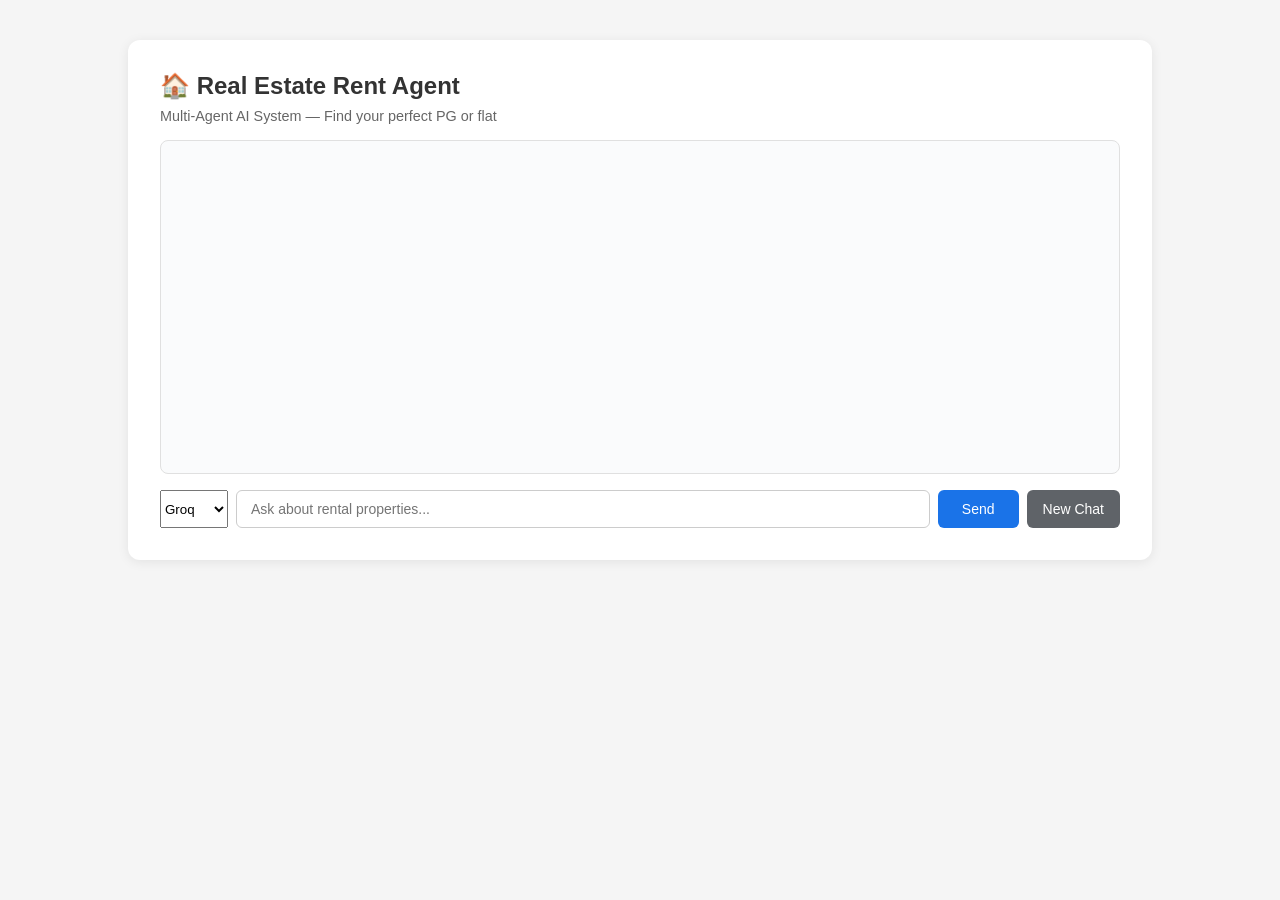
==== frontend/index.html @ 4fbd9cad "Initial commit: Multi-agent rental assistant with real-time SSE and dual memory" ====
<!DOCTYPE html>
<html lang="en">
<head>
    <meta charset="UTF-8">
    <title>Real Estate Rent Agent</title>
    <link rel="stylesheet" href="styles.css?v=3">
</head>
<body>

<div id="app">
    <h1>🏠 Real Estate Rent Agent</h1>
    <p class="subtitle">Multi-Agent AI System — Find your perfect PG or flat</p>

    <div id="chat-box"></div>

    <form id="chat-form">

        <!-- MODEL SELECT -->
        <select id="model-select">
            <option value="openai">OpenAI</option>
            <option value="groq" selected>Groq</option>
            <option value="gemini">Gemini</option>
        </select>

        <input type="text" id="user-input"
               placeholder="Ask about rental properties..."
               autocomplete="off">

        <button type="submit" id="send-btn">Send</button>
        <button type="button" onclick="newConversation()" class="new-chat-btn">New Chat</button>
    </form>
</div>

<script src="stream_handler.js"></script>
<script src="app.js"></script>

</body>
</html>
---- frontend/styles.css ----
body {
    font-family: 'Segoe UI', sans-serif;
    background: #f5f5f5;
    margin: 0;
    padding: 0;
}

#app {
    max-width: 960px;
    margin: 40px auto;
    background: white;
    border-radius: 12px;
    box-shadow: 0 2px 12px rgba(0, 0, 0, 0.08);
    padding: 32px;
}

h1 {
    margin-top: 0;
    font-size: 1.5rem;
    color: #333;
}

#chat-box {
    min-height: 300px;
    max-height: 500px;
    overflow-y: auto;
    border: 1px solid #e0e0e0;
    border-radius: 8px;
    padding: 16px;
    margin-bottom: 16px;
    background: #fafbfc;
}

.message {
    margin-bottom: 12px;
    line-height: 1.5;
}

.user-msg {
    color: #1a73e8;
}

.bot-msg {
    color: #333;
}

.error-msg {
    color: #d93025;
}

.streaming-cursor::after {
    content: '▌';
    animation: blink 0.7s step-end infinite;
}

@keyframes blink {
    50% { opacity: 0; }
}

#chat-form {
    display: flex;
    gap: 8px;
}

#user-input {
    flex: 1;
    padding: 10px 14px;
    border-radius: 6px;
    border: 1px solid #ccc;
    font-size: 14px;
    outline: none;
}

#user-input:focus {
    border-color: #1a73e8;
}

button {
    padding: 10px 24px;
    border: none;
    background: #1a73e8;
    color: white;
    border-radius: 6px;
    cursor: pointer;
    font-size: 14px;
}

button:hover {
    background: #1558b0;
}

button:disabled {
    background: #aaa;
    cursor: not-allowed;
}

.subtitle {
    color: #666;
    font-size: 0.9rem;
    margin-top: -8px;
    margin-bottom: 16px;
}

.system-msg {
    color: #888;
    font-style: italic;
}

.new-chat-btn {
    background: #5f6368;
    padding: 10px 16px;
}

.new-chat-btn:hover {
    background: #444;
}

.data-badge {
    display: inline-block;
    font-size: 0.8rem;
    color: #0d652d;
    margin-left: 4px;
}

/* ── Property results table ─────────────────────────────── */
.property-table-wrap {
    overflow-x: auto;
    margin: 8px 0;
}

.property-table {
    width: 100%;
    border-collapse: collapse;
    font-size: 0.82rem;
    white-space: nowrap;
}

.property-table th,
.property-table td {
    padding: 6px 10px;
    border: 1px solid #ddd;
    text-align: left;
}

.property-table th {
    background: #1a73e8;
    color: #fff;
    font-weight: 600;
    position: sticky;
    top: 0;
}

.property-table tbody tr:nth-child(even) {
    background: #f4f7fb;
}

.property-table tbody tr:hover {
    background: #e8f0fe;
}

.property-table code {
    background: #eee;
    padding: 1px 5px;
    border-radius: 3px;
    font-size: 0.78rem;
}

/* ── Info collection form table ────────────────────────── */
.info-form-table {
    width: 100%;
    border-collapse: collapse;
    font-size: 0.9rem;
    margin: 10px 0;
}

.info-form-table th {
    background: #1a73e8;
    color: #fff;
    font-weight: 600;
    padding: 8px 12px;
    text-align: left;
    border: 1px solid #1558b0;
}

.info-form-table td {
    padding: 8px 12px;
    border: 1px solid #ddd;
}

.info-form-table tr:nth-child(even) {
    background: #f4f7fb;
}

.info-form-table tr:hover {
    background: #e8f0fe;
}

.info-form-table td:first-child {
    background: #f0f4f9;
    width: 45%;
    white-space: nowrap;
}

.info-form-table td:last-child {
    color: #555;
}

/* ── Calendar slots table ──────────────────────────────── */
.slots-table {
    width: 100%;
    border-collapse: collapse;
    font-size: 0.88rem;
    margin: 10px 0;
}

.slots-table th {
    background: #1a73e8;
    color: #fff;
    font-weight: 600;
    padding: 8px 12px;
    text-align: left;
    border: 1px solid #1558b0;
}

.slots-table td {
    padding: 8px 12px;
    border: 1px solid #ddd;
}

.slots-table tr:nth-child(even) {
    background: #f4f7fb;
}

.slots-table tr:hover {
    background: #e8f0fe;
}

.slots-table td:first-child {
    font-weight: 600;
    width: 25%;
    white-space: nowrap;
}

.slots-table td:nth-child(2) {
    width: 20%;
    color: #555;
}

.slots-table td:last-child {
    width: 55%;
}

.slot-badge {
    display: inline-block;
    background: #e8f0fe;
    color: #1a73e8;
    padding: 4px 9px;
    border-radius: 4px;
    font-size: 0.82rem;
    font-weight: 500;
    margin: 2px 4px 2px 0;
    border: 1px solid #c2e7ff;
}

.slot-pill-btn {
    background: #e8f0fe;
    color: #1a73e8;
    border: 1px solid #1a73e8;
    padding: 5px 10px;
    border-radius: 6px;
    font-size: 12px;
    font-weight: 600;
    cursor: pointer;
    margin: 2px 4px 2px 0;
    display: inline-block;
    transition: all 0.2s ease;
}

.slot-pill-btn:hover {
    background: #1a73e8 !important;
    color: #ffffff !important;
    transform: translateY(-1px);
    box-shadow: 0 2px 4px rgba(26, 115, 232, 0.3);
}

.status-badge {
    display: inline-block;
    padding: 4px 10px;
    border-radius: 12px;
    font-size: 0.82rem;
    font-weight: 600;
}

.status-pending {
    background: #fef7e0;
    color: #b06000;
    border: 1px solid #f9ab00;
}

.status-confirmed {
    background: #e6f4ea;
    color: #137333;
    border: 1px solid #34a853;
}
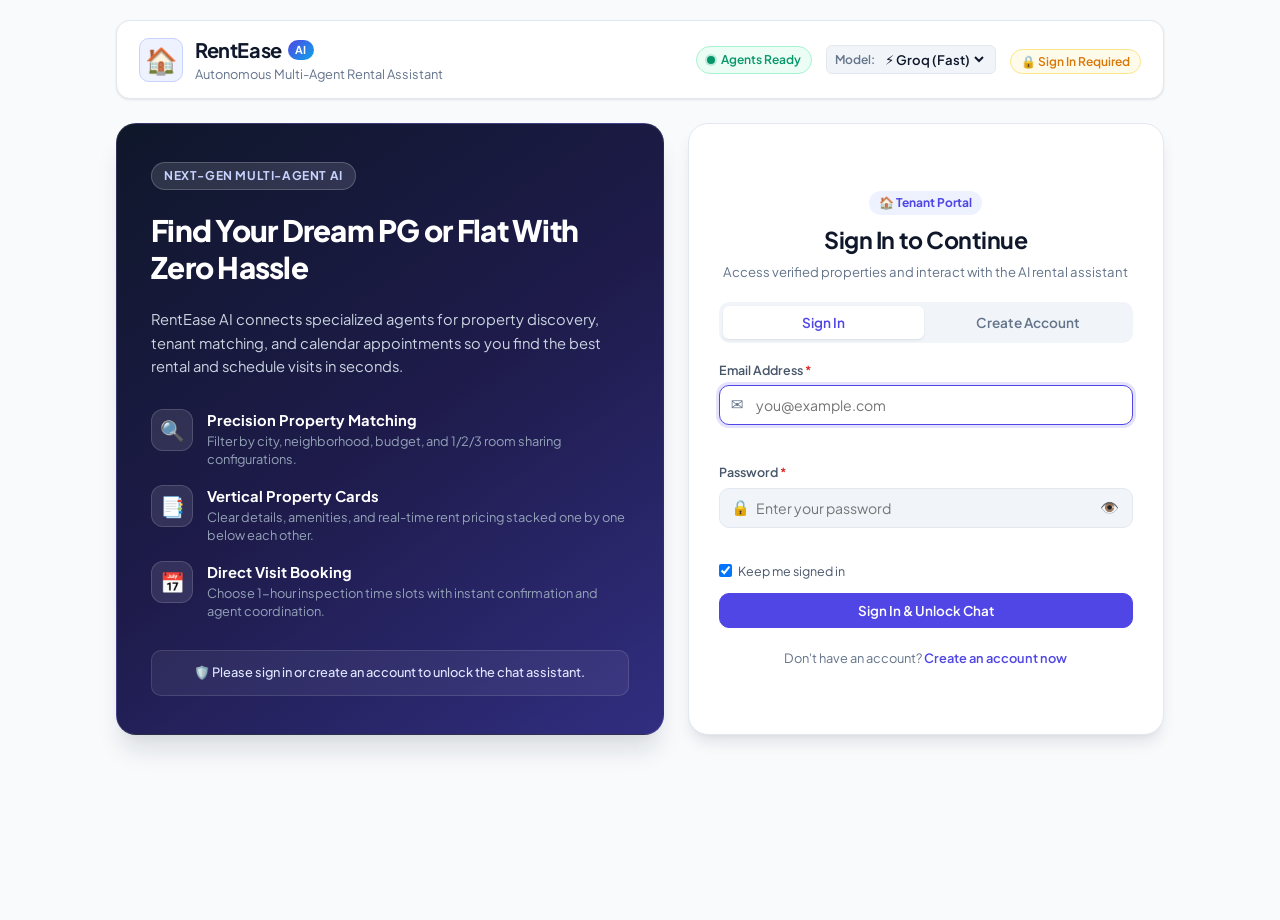
==== commit 2df0b4b1: "update code" ====
--- a/frontend/index.html
+++ b/frontend/index.html
@@ -2,37 +2,320 @@
 <html lang="en">
 <head>
     <meta charset="UTF-8">
-    <title>Real Estate Rent Agent</title>
-    <link rel="stylesheet" href="styles.css?v=3">
+    <meta name="viewport" content="width=device-width, initial-scale=1.0">
+    <title>RentEase AI — Multi-Agent Real Estate & Rental Assistant</title>
+    <link rel="preconnect" href="https://fonts.googleapis.com">
+    <link rel="preconnect" href="https://fonts.gstatic.com" crossorigin>
+    <link href="https://fonts.googleapis.com/css2?family=Plus+Jakarta+Sans:wght@400;500;600;700;800&display=swap" rel="stylesheet">
+    <link rel="stylesheet" href="styles.css?v=5">
 </head>
 <body>
 
-<div id="app">
-    <h1>🏠 Real Estate Rent Agent</h1>
-    <p class="subtitle">Multi-Agent AI System — Find your perfect PG or flat</p>
-
-    <div id="chat-box"></div>
-
-    <form id="chat-form">
-
-        <!-- MODEL SELECT -->
-        <select id="model-select">
-            <option value="openai">OpenAI</option>
-            <option value="groq" selected>Groq</option>
-            <option value="gemini">Gemini</option>
-        </select>
-
-        <input type="text" id="user-input"
-               placeholder="Ask about rental properties..."
-               autocomplete="off">
-
-        <button type="submit" id="send-btn">Send</button>
-        <button type="button" onclick="newConversation()" class="new-chat-btn">New Chat</button>
-    </form>
+<div id="layout-container">
+    <!-- Top Navigation Bar -->
+    <header id="navbar">
+        <div class="nav-brand">
+            <div class="brand-icon">🏠</div>
+            <div class="brand-text">
+                <span class="brand-name">RentEase <span class="ai-badge">AI</span></span>
+                <span class="brand-tagline">Autonomous Multi-Agent Rental Assistant</span>
+            </div>
+        </div>
+
+        <div class="nav-actions">
+            <!-- System Status -->
+            <div class="status-indicator" title="All agents are operational">
+                <span class="status-dot"></span>
+                <span class="status-text">Agents Ready</span>
+            </div>
+
+            <!-- LLM Provider Selector -->
+            <div class="provider-wrapper">
+                <label for="model-select" class="provider-label">Model:</label>
+                <select id="model-select" aria-label="LLM Provider">
+                    <option value="groq" selected>⚡ Groq (Fast)</option>
+                    <option value="gemini">✨ Gemini</option>
+                    <option value="openai">🧠 OpenAI</option>
+                </select>
+            </div>
+
+            <!-- Admin-Only Observability / LangSmith Link -->
+            <a id="admin-traces-nav-btn" href="/traces.html" class="btn btn-subtle admin-traces-btn hidden" title="Admin LangSmith Observability Dashboard">
+                <span>⚡ LangSmith Dashboard</span>
+                <span class="admin-shield-badge">Admin</span>
+            </a>
+
+            <!-- Nav Auth Container -->
+            <div id="nav-auth-container">
+                <!-- Logged Out View -->
+                <div id="logged-out-actions">
+                    <span class="nav-auth-hint">🔒 Sign In Required</span>
+                </div>
+
+                <!-- Logged In View -->
+                <div id="logged-in-actions" class="hidden">
+                    <div class="user-pill" id="user-profile-badge">
+                        <span class="user-avatar" id="user-avatar-initials">U</span>
+                        <div class="user-meta">
+                            <span class="user-name" id="user-display-name">User</span>
+                            <span class="user-status-text">Verified Account</span>
+                        </div>
+                    </div>
+                    <button type="button" class="btn btn-subtle" onclick="handleLogout()" title="Log Out">
+                        Sign Out
+                    </button>
+                </div>
+            </div>
+        </div>
+    </header>
+
+    <!-- ══════════════════════════════════════════════════════════════
+         AUTHENTICATION GATEWAY PORTAL (Shown at startup before login)
+         ══════════════════════════════════════════════════════════════ -->
+    <section id="auth-portal" class="auth-portal">
+        <div class="auth-portal-grid">
+            <!-- Left Hero Information Card -->
+            <div class="auth-hero-card">
+                <div class="hero-badge">Next-Gen Multi-Agent AI</div>
+                <h2>Find Your Dream PG or Flat With Zero Hassle</h2>
+                <p>RentEase AI connects specialized agents for property discovery, tenant matching, and calendar appointments so you find the best rental and schedule visits in seconds.</p>
+                
+                <div class="hero-feature-list">
+                    <div class="hero-feature-item">
+                        <span class="feature-icon">🔍</span>
+                        <div>
+                            <strong>Precision Property Matching</strong>
+                            <p>Filter by city, neighborhood, budget, and 1/2/3 room sharing configurations.</p>
+                        </div>
+                    </div>
+                    <div class="hero-feature-item">
+                        <span class="feature-icon">📑</span>
+                        <div>
+                            <strong>Vertical Property Cards</strong>
+                            <p>Clear details, amenities, and real-time rent pricing stacked one by one below each other.</p>
+                        </div>
+                    </div>
+                    <div class="hero-feature-item">
+                        <span class="feature-icon">📅</span>
+                        <div>
+                            <strong>Direct Visit Booking</strong>
+                            <p>Choose 1-hour inspection time slots with instant confirmation and agent coordination.</p>
+                        </div>
+                    </div>
+                </div>
+
+                <div class="hero-trust-tag">
+                    🛡️ Please sign in or create an account to unlock the chat assistant.
+                </div>
+            </div>
+
+            <!-- Right Login & Signup Form Card -->
+            <div class="auth-portal-card">
+                <div class="modal-header">
+                    <div class="modal-brand-badge">🏠 Tenant Portal</div>
+                    <h2 id="portal-title">Sign In to Continue</h2>
+                    <p id="portal-subtitle">Access verified properties and interact with the AI rental assistant</p>
+                </div>
+
+                <!-- Tab Switcher -->
+                <div class="auth-tabs" role="tablist">
+                    <button type="button" class="tab-btn active" id="tab-login-btn" onclick="switchAuthTab('login')">Sign In</button>
+                    <button type="button" class="tab-btn" id="tab-signup-btn" onclick="switchAuthTab('signup')">Create Account</button>
+                </div>
+
+                <!-- Alert Banner -->
+                <div id="auth-alert" class="auth-alert hidden"></div>
+
+                <!-- ── Sign In Form ──────────────────────────────────────── -->
+                <form id="login-form" class="auth-form" novalidate onsubmit="handleLoginSubmit(event)">
+                    <div class="form-group">
+                        <label for="login-email">Email Address <span class="required">*</span></label>
+                        <div class="input-with-icon">
+                            <span class="field-icon">✉️</span>
+                            <input type="email" id="login-email" placeholder="you@example.com" autocomplete="email" required>
+                        </div>
+                        <div class="field-error" id="login-email-error"></div>
+                    </div>
+
+                    <div class="form-group">
+                        <div class="label-with-aside">
+                            <label for="login-password">Password <span class="required">*</span></label>
+                        </div>
+                        <div class="input-with-icon">
+                            <span class="field-icon">🔒</span>
+                            <input type="password" id="login-password" placeholder="Enter your password" autocomplete="current-password" required>
+                            <button type="button" class="password-toggle-btn" onclick="togglePasswordVisibility('login-password', this)" title="Show/Hide Password">👁️</button>
+                        </div>
+                        <div class="field-error" id="login-password-error"></div>
+                    </div>
+
+                    <div class="form-extra-row">
+                        <label class="checkbox-label">
+                            <input type="checkbox" id="login-remember" checked>
+                            <span>Keep me signed in</span>
+                        </label>
+                    </div>
+
+                    <button type="submit" class="btn btn-primary btn-block" id="login-submit-btn">
+                        <span class="btn-text">Sign In & Unlock Chat</span>
+                        <span class="btn-spinner hidden"></span>
+                    </button>
+
+                    <div class="auth-switch-hint">
+                        Don't have an account? <a href="javascript:void(0)" onclick="switchAuthTab('signup')">Create an account now</a>
+                    </div>
+                </form>
+
+                <!-- ── Sign Up Form ─────────────────────────────────────── -->
+                <form id="signup-form" class="auth-form hidden" novalidate onsubmit="handleSignupSubmit(event)">
+                    <div class="form-group">
+                        <label for="signup-name">Full Name <span class="required">*</span></label>
+                        <div class="input-with-icon">
+                            <span class="field-icon">👤</span>
+                            <input type="text" id="signup-name" placeholder="John Doe" autocomplete="name" required>
+                        </div>
+                        <div class="field-error" id="signup-name-error"></div>
+                    </div>
+
+                    <div class="form-group">
+                        <label for="signup-email">Email Address <span class="required">*</span></label>
+                        <div class="input-with-icon">
+                            <span class="field-icon">✉️</span>
+                            <input type="email" id="signup-email" placeholder="you@example.com" autocomplete="email" required>
+                        </div>
+                        <div class="field-error" id="signup-email-error"></div>
+                    </div>
+
+                    <div class="form-group">
+                        <label for="signup-phone">Phone Number <span class="optional">(Optional)</span></label>
+                        <div class="input-with-icon">
+                            <span class="field-icon">📞</span>
+                            <input type="tel" id="signup-phone" placeholder="e.g. 9876543210" autocomplete="tel">
+                        </div>
+                        <div class="field-error" id="signup-phone-error"></div>
+                    </div>
+
+                    <div class="form-group">
+                        <label for="signup-password">Password <span class="required">*</span></label>
+                        <div class="input-with-icon">
+                            <span class="field-icon">🔒</span>
+                            <input type="password" id="signup-password" placeholder="At least 6 characters with letters & numbers" autocomplete="new-password" required oninput="evaluatePasswordStrength(this.value)">
+                            <button type="button" class="password-toggle-btn" onclick="togglePasswordVisibility('signup-password', this)" title="Show/Hide Password">👁️</button>
+                        </div>
+                        <!-- Password Strength Meter -->
+                        <div class="strength-meter-wrap" id="strength-meter-wrap">
+                            <div class="strength-bar-bg"><div class="strength-bar-fill" id="strength-bar"></div></div>
+                            <span class="strength-text" id="strength-text">Password strength</span>
+                        </div>
+                        <div class="field-error" id="signup-password-error"></div>
+                    </div>
+
+                    <div class="form-group">
+                        <label for="signup-confirm-password">Confirm Password <span class="required">*</span></label>
+                        <div class="input-with-icon">
+                            <span class="field-icon">🔒</span>
+                            <input type="password" id="signup-confirm-password" placeholder="Re-enter your password" autocomplete="new-password" required>
+                            <button type="button" class="password-toggle-btn" onclick="togglePasswordVisibility('signup-confirm-password', this)" title="Show/Hide Password">👁️</button>
+                        </div>
+                        <div class="field-error" id="signup-confirm-password-error"></div>
+                    </div>
+
+                    <button type="submit" class="btn btn-primary btn-block" id="signup-submit-btn">
+                        <span class="btn-text">Create Account & Start Chatting</span>
+                        <span class="btn-spinner hidden"></span>
+                    </button>
+
+                    <div class="auth-switch-hint">
+                        Already have an account? <a href="javascript:void(0)" onclick="switchAuthTab('login')">Sign in here</a>
+                    </div>
+                </form>
+            </div>
+        </div>
+    </section>
+
+    <!-- ══════════════════════════════════════════════════════════════
+         MAIN CHAT APP (Hidden on startup until properly logged in)
+         ══════════════════════════════════════════════════════════════ -->
+    <main id="chat-app" class="hidden">
+        <!-- Sub-header with conversation controls & starter chips -->
+        <div class="chat-header-bar">
+            <div class="conversation-info">
+                <span class="session-badge" id="session-badge">Active Session</span>
+                <span class="hint-text">Find PGs & flats, check amenities, and schedule in-person visits</span>
+            </div>
+            <div class="header-tools">
+                <button type="button" onclick="newConversation()" class="btn btn-secondary btn-sm" id="new-chat-btn">
+                    <span>➕</span> New Conversation
+                </button>
+            </div>
+        </div>
+
+        <!-- Quick Suggestions -->
+        <div class="quick-chips" id="quick-chips">
+            <button type="button" class="chip-btn" onclick="sendQuickPrompt('Show me 2-sharing PGs in Koramangala Bangalore under 15000')">
+                🔍 2-Sharing in Koramangala &lt; ₹15k
+            </button>
+            <button type="button" class="chip-btn" onclick="sendQuickPrompt('Looking for 1BHK or PG in Bangalore with food included')">
+                🍽️ With Food Included
+            </button>
+            <button type="button" class="chip-btn" onclick="sendQuickPrompt('I want to schedule a visit for a PG this week')">
+                📅 Schedule a Property Visit
+            </button>
+            <button type="button" class="chip-btn" onclick="sendQuickPrompt('What rental listings are currently available?')">
+                🏢 Available Properties
+            </button>
+        </div>
+
+        <!-- Scrollable Chat Stream Container -->
+        <div id="chat-box" role="log" aria-live="polite">
+            <div class="message system-msg welcome-card" id="welcome-chat-card">
+                <div class="welcome-header">
+                    <div class="welcome-icon">👋</div>
+                    <div>
+                        <h3 id="welcome-user-title">Welcome to RentEase AI</h3>
+                        <p id="welcome-user-desc">Your multi-agent rental concierge. Search verified properties, inspect pricing & sharing, and book visits in seconds.</p>
+                    </div>
+                </div>
+                <div class="welcome-steps">
+                    <div class="welcome-step"><span>1</span> Search by city, area, & budget</div>
+                    <div class="welcome-step"><span>2</span> Pick your preferred room or flat</div>
+                    <div class="welcome-step"><span>3</span> Pick a 1-hour slot for a visit</div>
+                </div>
+            </div>
+        </div>
+
+        <!-- Input Bar -->
+        <footer id="chat-footer">
+            <form id="chat-form">
+                <div class="input-wrapper">
+                    <input type="text" id="user-input"
+                           placeholder="Type a message (e.g., 'Looking for a PG in Koramangala under ₹14,000')..."
+                           autocomplete="off">
+                    <button type="button" id="stop-btn" class="stop-action-btn hidden" onclick="stopGeneration()" title="Stop Generating Response (or press Esc)">
+                        <span class="stop-icon">⏹</span>
+                        <span>Stop</span>
+                    </button>
+                    <button type="submit" id="send-btn" class="send-action-btn" title="Send Message">
+                        <span>Send</span>
+                        <svg width="18" height="18" viewBox="0 0 24 24" fill="none" stroke="currentColor" stroke-width="2.2" stroke-linecap="round" stroke-linejoin="round">
+                            <line x1="22" y1="2" x2="11" y2="13"></line>
+                            <polygon points="22 2 15 22 11 13 2 9 22 2"></polygon>
+                        </svg>
+                    </button>
+                </div>
+            </form>
+            <div class="input-footer-hint">
+                <span>Tip: Click property cards or slot buttons directly to select them!</span>
+            </div>
+        </footer>
+    </main>
 </div>
 
-<script src="stream_handler.js"></script>
-<script src="app.js"></script>
+<!-- Toast notification banner -->
+<div id="toast-banner" class="toast-banner hidden"></div>
+
+<script src="stream_handler.js?v=5"></script>
+<script src="app.js?v=5"></script>
 
 </body>
-</html>+</html>
--- a/frontend/styles.css
+++ b/frontend/styles.css
@@ -1,304 +1,2011 @@
-body {
-    font-family: 'Segoe UI', sans-serif;
-    background: #f5f5f5;
+/* ==========================================================================
+   RentEase AI — Production Stylesheet
+   Modern, responsive design with startup authentication gate & multi-agent card stream
+   ========================================================================== */
+
+:root {
+    --primary: #4f46e5;
+    --primary-hover: #4338ca;
+    --primary-light: #eef2ff;
+    --primary-border: #c7d2fe;
+    
+    --accent: #0ea5e9;
+    --accent-light: #f0f9ff;
+    
+    --success: #059669;
+    --success-light: #ecfdf5;
+    --success-border: #a7f3d0;
+    
+    --warning: #d97706;
+    --warning-light: #fffbeb;
+    --warning-border: #fde68a;
+    
+    --danger: #dc2626;
+    --danger-light: #fef2f2;
+    --danger-border: #fecaca;
+    
+    --bg-page: #f8fafc;
+    --bg-surface: #ffffff;
+    --bg-subtle: #f1f5f9;
+    
+    --border-subtle: #e2e8f0;
+    --border-strong: #cbd5e1;
+    
+    --text-primary: #0f172a;
+    --text-secondary: #475569;
+    --text-muted: #64748b;
+    --text-inverse: #ffffff;
+    
+    --radius-sm: 6px;
+    --radius-md: 10px;
+    --radius-lg: 14px;
+    --radius-xl: 20px;
+    
+    --shadow-sm: 0 1px 3px rgba(15, 23, 42, 0.06), 0 1px 2px rgba(15, 23, 42, 0.04);
+    --shadow-md: 0 4px 6px -1px rgba(15, 23, 42, 0.08), 0 2px 4px -2px rgba(15, 23, 42, 0.04);
+    --shadow-lg: 0 10px 15px -3px rgba(15, 23, 42, 0.1), 0 4px 6px -4px rgba(15, 23, 42, 0.06);
+    --shadow-xl: 0 20px 25px -5px rgba(15, 23, 42, 0.12), 0 8px 10px -6px rgba(15, 23, 42, 0.04);
+
+    --font-family: 'Plus Jakarta Sans', system-ui, -apple-system, BlinkMacSystemFont, 'Segoe UI', Roboto, sans-serif;
+}
+
+* {
+    box-sizing: border-box;
     margin: 0;
     padding: 0;
 }
 
-#app {
-    max-width: 960px;
-    margin: 40px auto;
+body {
+    font-family: var(--font-family);
+    background-color: var(--bg-page);
+    color: var(--text-primary);
+    line-height: 1.5;
+    -webkit-font-smoothing: antialiased;
+    min-height: 100vh;
+}
+
+/* ── App Layout ─────────────────────────────────────────────── */
+#layout-container {
+    max-width: 1080px;
+    margin: 20px auto 40px;
+    padding: 0 16px;
+    display: flex;
+    flex-direction: column;
+    gap: 16px;
+}
+
+/* ── Top Navigation Bar ─────────────────────────────────────── */
+#navbar {
+    display: flex;
+    align-items: center;
+    justify-content: space-between;
+    background: var(--bg-surface);
+    padding: 14px 22px;
+    border-radius: var(--radius-lg);
+    border: 1px solid var(--border-subtle);
+    box-shadow: var(--shadow-sm);
+    gap: 16px;
+    flex-wrap: wrap;
+}
+
+.nav-brand {
+    display: flex;
+    align-items: center;
+    gap: 12px;
+}
+
+.brand-icon {
+    font-size: 26px;
+    background: var(--primary-light);
+    width: 44px;
+    height: 44px;
+    display: flex;
+    align-items: center;
+    justify-content: center;
+    border-radius: var(--radius-md);
+    border: 1px solid var(--primary-border);
+}
+
+.brand-text {
+    display: flex;
+    flex-direction: column;
+}
+
+.brand-name {
+    font-size: 1.25rem;
+    font-weight: 700;
+    color: var(--text-primary);
+    letter-spacing: -0.02em;
+    display: flex;
+    align-items: center;
+    gap: 6px;
+}
+
+.ai-badge {
+    background: linear-gradient(135deg, var(--primary), var(--accent));
+    color: white;
+    font-size: 0.68rem;
+    font-weight: 700;
+    padding: 2px 7px;
+    border-radius: 12px;
+    letter-spacing: 0.05em;
+    text-transform: uppercase;
+}
+
+.brand-tagline {
+    font-size: 0.8rem;
+    color: var(--text-muted);
+}
+
+.nav-actions {
+    display: flex;
+    align-items: center;
+    gap: 14px;
+    flex-wrap: wrap;
+}
+
+/* Status indicator */
+.status-indicator {
+    display: flex;
+    align-items: center;
+    gap: 6px;
+    background: var(--success-light);
+    border: 1px solid var(--success-border);
+    padding: 4px 10px;
+    border-radius: 20px;
+    font-size: 0.75rem;
+    color: var(--success);
+    font-weight: 600;
+}
+
+.status-dot {
+    width: 8px;
+    height: 8px;
+    background: var(--success);
+    border-radius: 50%;
+    box-shadow: 0 0 0 2px rgba(5, 150, 105, 0.2);
+    animation: pulseDot 2s infinite ease-in-out;
+}
+
+@keyframes pulseDot {
+    0%, 100% { opacity: 1; transform: scale(1); }
+    50% { opacity: 0.5; transform: scale(0.9); }
+}
+
+/* Provider selector */
+.provider-wrapper {
+    display: flex;
+    align-items: center;
+    gap: 6px;
+    background: var(--bg-subtle);
+    padding: 4px 8px;
+    border-radius: var(--radius-sm);
+    border: 1px solid var(--border-subtle);
+}
+
+.provider-label {
+    font-size: 0.75rem;
+    color: var(--text-muted);
+    font-weight: 600;
+}
+
+#model-select {
+    border: none;
+    background: transparent;
+    font-family: inherit;
+    font-size: 0.82rem;
+    font-weight: 600;
+    color: var(--text-primary);
+    cursor: pointer;
+    outline: none;
+}
+
+/* Auth section in nav */
+#nav-auth-container {
+    display: flex;
+    align-items: center;
+}
+
+.nav-auth-hint {
+    background: var(--warning-light);
+    color: var(--warning);
+    border: 1px solid var(--warning-border);
+    padding: 4px 10px;
+    border-radius: 20px;
+    font-size: 0.75rem;
+    font-weight: 600;
+}
+
+#logged-in-actions {
+    display: flex;
+    align-items: center;
+    gap: 10px;
+}
+
+.user-pill {
+    display: flex;
+    align-items: center;
+    gap: 8px;
+    background: var(--bg-subtle);
+    padding: 4px 10px 4px 6px;
+    border-radius: 20px;
+    border: 1px solid var(--border-subtle);
+}
+
+.user-avatar {
+    width: 28px;
+    height: 28px;
+    border-radius: 50%;
+    background: var(--primary);
+    color: white;
+    font-size: 0.75rem;
+    font-weight: 700;
+    display: flex;
+    align-items: center;
+    justify-content: center;
+}
+
+.user-meta {
+    display: flex;
+    flex-direction: column;
+}
+
+.user-name {
+    font-size: 0.82rem;
+    font-weight: 600;
+    line-height: 1.1;
+    color: var(--text-primary);
+}
+
+.user-status-text {
+    font-size: 0.65rem;
+    color: var(--success);
+    font-weight: 600;
+}
+
+/* ── Buttons ────────────────────────────────────────────────── */
+.btn {
+    font-family: inherit;
+    font-size: 0.84rem;
+    font-weight: 600;
+    padding: 8px 16px;
+    border-radius: var(--radius-md);
+    cursor: pointer;
+    transition: all 0.18s ease;
+    display: inline-flex;
+    align-items: center;
+    justify-content: center;
+    gap: 6px;
+    border: 1px solid transparent;
+    outline: none;
+    text-decoration: none;
+}
+
+.btn-primary {
+    background: var(--primary);
+    color: white;
+    border-color: var(--primary);
+}
+
+.btn-primary:hover {
+    background: var(--primary-hover);
+    box-shadow: 0 4px 12px rgba(79, 70, 229, 0.25);
+    transform: translateY(-1px);
+}
+
+.btn-primary:active {
+    transform: translateY(0);
+}
+
+.btn-outline {
+    background: transparent;
+    color: var(--primary);
+    border-color: var(--primary-border);
+}
+
+.btn-outline:hover {
+    background: var(--primary-light);
+    border-color: var(--primary);
+}
+
+.btn-secondary {
+    background: var(--bg-subtle);
+    color: var(--text-secondary);
+    border-color: var(--border-subtle);
+}
+
+.btn-secondary:hover {
+    background: #e2e8f0;
+    color: var(--text-primary);
+}
+
+.btn-subtle {
+    background: transparent;
+    color: var(--text-muted);
+    padding: 6px 10px;
+    font-size: 0.78rem;
+}
+
+.btn-subtle:hover {
+    color: var(--danger);
+    background: var(--danger-light);
+}
+
+.btn-sm {
+    padding: 6px 12px;
+    font-size: 0.78rem;
+}
+
+.btn-block {
+    width: 100%;
+}
+
+.btn:disabled {
+    opacity: 0.55;
+    cursor: not-allowed;
+    transform: none !important;
+    box-shadow: none !important;
+}
+
+/* ══════════════════════════════════════════════════════════════
+   AUTHENTICATION PORTAL (Startup Gate Screen)
+   ══════════════════════════════════════════════════════════════ */
+.auth-portal {
+    margin: 8px 0 24px;
+    animation: portalFadeIn 0.3s cubic-bezier(0.16, 1, 0.3, 1);
+}
+
+@keyframes portalFadeIn {
+    from { opacity: 0; transform: translateY(12px); }
+    to { opacity: 1; transform: translateY(0); }
+}
+
+.auth-portal-grid {
+    display: grid;
+    grid-template-columns: 1.15fr 1fr;
+    gap: 24px;
+    align-items: stretch;
+}
+
+/* Left Hero Card */
+.auth-hero-card {
+    background: linear-gradient(145deg, #0f172a 0%, #1e1b4b 50%, #312e81 100%);
+    color: white;
+    border-radius: var(--radius-xl);
+    padding: 38px 34px;
+    box-shadow: var(--shadow-xl);
+    display: flex;
+    flex-direction: column;
+    justify-content: space-between;
+    gap: 22px;
+    border: 1px solid rgba(255, 255, 255, 0.1);
+}
+
+.hero-badge {
+    background: rgba(255, 255, 255, 0.12);
+    border: 1px solid rgba(255, 255, 255, 0.2);
+    color: #c7d2fe;
+    padding: 4px 12px;
+    border-radius: 20px;
+    font-size: 0.75rem;
+    font-weight: 700;
+    width: fit-content;
+    text-transform: uppercase;
+    letter-spacing: 0.05em;
+}
+
+.auth-hero-card h2 {
+    font-size: 1.85rem;
+    font-weight: 800;
+    line-height: 1.25;
+    letter-spacing: -0.025em;
+    color: #ffffff;
+}
+
+.auth-hero-card p {
+    font-size: 0.92rem;
+    color: #cbd5e1;
+    line-height: 1.6;
+}
+
+.hero-feature-list {
+    display: flex;
+    flex-direction: column;
+    gap: 16px;
+    margin: 8px 0;
+}
+
+.hero-feature-item {
+    display: flex;
+    gap: 14px;
+    align-items: flex-start;
+}
+
+.feature-icon {
+    font-size: 20px;
+    background: rgba(255, 255, 255, 0.1);
+    width: 42px;
+    height: 42px;
+    border-radius: 12px;
+    display: flex;
+    align-items: center;
+    justify-content: center;
+    flex-shrink: 0;
+    border: 1px solid rgba(255, 255, 255, 0.15);
+}
+
+.hero-feature-item strong {
+    font-size: 0.92rem;
+    color: #ffffff;
+    display: block;
+    font-weight: 700;
+}
+
+.hero-feature-item p {
+    font-size: 0.8rem;
+    color: #94a3b8;
+    line-height: 1.4;
+    margin-top: 2px;
+}
+
+.hero-trust-tag {
+    background: rgba(255, 255, 255, 0.06);
+    border: 1px solid rgba(255, 255, 255, 0.12);
+    border-radius: var(--radius-md);
+    padding: 12px 16px;
+    font-size: 0.8rem;
+    color: #e0e7ff;
+    text-align: center;
+    font-weight: 500;
+}
+
+/* Right Auth Card */
+.auth-portal-card {
+    background: var(--bg-surface);
+    border: 1px solid var(--border-subtle);
+    border-radius: var(--radius-xl);
+    padding: 34px 30px;
+    box-shadow: var(--shadow-lg);
+    display: flex;
+    flex-direction: column;
+    justify-content: center;
+}
+
+.modal-header {
+    text-align: center;
+    margin-bottom: 20px;
+}
+
+.modal-brand-badge {
+    display: inline-block;
+    background: var(--primary-light);
+    color: var(--primary);
+    font-size: 0.75rem;
+    font-weight: 700;
+    padding: 3px 10px;
+    border-radius: 20px;
+    margin-bottom: 8px;
+}
+
+.modal-header h2 {
+    font-size: 1.45rem;
+    color: var(--text-primary);
+    font-weight: 700;
+    letter-spacing: -0.02em;
+}
+
+.modal-header p {
+    font-size: 0.82rem;
+    color: var(--text-muted);
+    margin-top: 4px;
+}
+
+/* Tabs */
+.auth-tabs {
+    display: flex;
+    background: var(--bg-subtle);
+    padding: 4px;
+    border-radius: var(--radius-md);
+    margin-bottom: 18px;
+    gap: 4px;
+}
+
+.tab-btn {
+    flex: 1;
+    border: none;
+    background: transparent;
+    font-family: inherit;
+    font-size: 0.85rem;
+    font-weight: 600;
+    color: var(--text-muted);
+    padding: 8px 12px;
+    border-radius: var(--radius-sm);
+    cursor: pointer;
+    transition: all 0.18s ease;
+}
+
+.tab-btn.active {
     background: white;
-    border-radius: 12px;
-    box-shadow: 0 2px 12px rgba(0, 0, 0, 0.08);
-    padding: 32px;
-}
-
-h1 {
-    margin-top: 0;
-    font-size: 1.5rem;
-    color: #333;
-}
-
+    color: var(--primary);
+    box-shadow: var(--shadow-sm);
+}
+
+/* Auth Alerts */
+.auth-alert {
+    padding: 10px 14px;
+    border-radius: var(--radius-sm);
+    font-size: 0.82rem;
+    margin-bottom: 16px;
+    display: flex;
+    align-items: center;
+    gap: 8px;
+}
+
+.auth-alert-error {
+    background: var(--danger-light);
+    color: var(--danger);
+    border: 1px solid var(--danger-border);
+}
+
+.auth-alert-success {
+    background: var(--success-light);
+    color: var(--success);
+    border: 1px solid var(--success-border);
+}
+
+/* Form Groups */
+.auth-form {
+    display: flex;
+    flex-direction: column;
+    gap: 13px;
+}
+
+.form-group {
+    display: flex;
+    flex-direction: column;
+    gap: 5px;
+}
+
+.form-group label {
+    font-size: 0.78rem;
+    font-weight: 600;
+    color: var(--text-secondary);
+}
+
+.required {
+    color: var(--danger);
+}
+
+.optional {
+    color: var(--text-muted);
+    font-weight: 400;
+}
+
+.input-with-icon {
+    position: relative;
+    display: flex;
+    align-items: center;
+}
+
+.field-icon {
+    position: absolute;
+    left: 12px;
+    font-size: 0.95rem;
+    color: var(--text-muted);
+    pointer-events: none;
+}
+
+.input-with-icon input {
+    width: 100%;
+    padding: 10px 38px 10px 36px;
+    font-family: inherit;
+    font-size: 0.88rem;
+    border: 1px solid var(--border-subtle);
+    border-radius: var(--radius-md);
+    background: var(--bg-subtle);
+    color: var(--text-primary);
+    outline: none;
+    transition: all 0.18s ease;
+}
+
+.input-with-icon input:focus {
+    background: white;
+    border-color: var(--primary);
+    box-shadow: 0 0 0 3px rgba(79, 70, 229, 0.15);
+}
+
+.input-with-icon input.input-error {
+    border-color: var(--danger);
+    background: #fff5f5;
+}
+
+.password-toggle-btn {
+    position: absolute;
+    right: 10px;
+    background: transparent;
+    border: none;
+    font-size: 0.95rem;
+    cursor: pointer;
+    color: var(--text-muted);
+    padding: 4px;
+}
+
+.field-error {
+    font-size: 0.72rem;
+    color: var(--danger);
+    font-weight: 500;
+    min-height: 16px;
+    display: flex;
+    align-items: center;
+    gap: 4px;
+}
+
+/* Password strength bar */
+.strength-meter-wrap {
+    display: flex;
+    flex-direction: column;
+    gap: 4px;
+    margin-top: 4px;
+}
+
+.strength-bar-bg {
+    width: 100%;
+    height: 4px;
+    background: #e2e8f0;
+    border-radius: 4px;
+    overflow: hidden;
+}
+
+.strength-bar-fill {
+    height: 100%;
+    width: 0%;
+    transition: width 0.25s ease, background-color 0.25s ease;
+}
+
+.strength-text {
+    font-size: 0.7rem;
+    color: var(--text-muted);
+    font-weight: 500;
+}
+
+.strength-weak { width: 33%; background-color: var(--danger); }
+.strength-medium { width: 66%; background-color: var(--warning); }
+.strength-strong { width: 100%; background-color: var(--success); }
+
+.form-extra-row {
+    display: flex;
+    align-items: center;
+    justify-content: space-between;
+    font-size: 0.78rem;
+}
+
+.checkbox-label {
+    display: flex;
+    align-items: center;
+    gap: 6px;
+    cursor: pointer;
+    color: var(--text-secondary);
+}
+
+.auth-switch-hint {
+    text-align: center;
+    font-size: 0.8rem;
+    color: var(--text-muted);
+    margin-top: 8px;
+}
+
+.auth-switch-hint a {
+    color: var(--primary);
+    font-weight: 600;
+    text-decoration: none;
+}
+
+.auth-switch-hint a:hover {
+    text-decoration: underline;
+}
+
+/* Spinner inside button */
+.btn-spinner {
+    width: 16px;
+    height: 16px;
+    border: 2px solid rgba(255, 255, 255, 0.4);
+    border-top-color: white;
+    border-radius: 50%;
+    animation: spin 0.7s linear infinite;
+}
+
+@keyframes spin {
+    to { transform: rotate(360deg); }
+}
+
+/* ══════════════════════════════════════════════════════════════
+   MAIN CHAT APP SURFACE (Visible only when authenticated)
+   ══════════════════════════════════════════════════════════════ */
+#chat-app {
+    background: var(--bg-surface);
+    border-radius: var(--radius-lg);
+    border: 1px solid var(--border-subtle);
+    box-shadow: var(--shadow-md);
+    display: flex;
+    flex-direction: column;
+    overflow: hidden;
+    animation: chatAppFadeIn 0.3s ease-out;
+}
+
+@keyframes chatAppFadeIn {
+    from { opacity: 0; transform: scale(0.99); }
+    to { opacity: 1; transform: scale(1); }
+}
+
+.chat-header-bar {
+    padding: 14px 20px;
+    background: #fdfdfe;
+    border-bottom: 1px solid var(--border-subtle);
+    display: flex;
+    align-items: center;
+    justify-content: space-between;
+    gap: 12px;
+    flex-wrap: wrap;
+}
+
+.conversation-info {
+    display: flex;
+    align-items: center;
+    gap: 10px;
+}
+
+.session-badge {
+    background: var(--primary-light);
+    color: var(--primary);
+    border: 1px solid var(--primary-border);
+    padding: 3px 8px;
+    border-radius: var(--radius-sm);
+    font-size: 0.72rem;
+    font-weight: 700;
+    text-transform: uppercase;
+    letter-spacing: 0.04em;
+}
+
+.hint-text {
+    font-size: 0.8rem;
+    color: var(--text-muted);
+}
+
+/* Quick prompt chips */
+.quick-chips {
+    display: flex;
+    align-items: center;
+    gap: 8px;
+    padding: 10px 20px;
+    background: var(--bg-subtle);
+    border-bottom: 1px solid var(--border-subtle);
+    overflow-x: auto;
+    white-space: nowrap;
+}
+
+.chip-btn {
+    font-family: inherit;
+    font-size: 0.75rem;
+    font-weight: 500;
+    background: white;
+    border: 1px solid var(--border-subtle);
+    padding: 5px 12px;
+    border-radius: 20px;
+    color: var(--text-secondary);
+    cursor: pointer;
+    transition: all 0.15s ease;
+    flex-shrink: 0;
+}
+
+.chip-btn:hover {
+    border-color: var(--primary);
+    color: var(--primary);
+    background: var(--primary-light);
+    transform: translateY(-1px);
+}
+
+/* ── Chat Stream Container ──────────────────────────────────── */
 #chat-box {
-    min-height: 300px;
-    max-height: 500px;
+    padding: 24px 20px;
+    min-height: 480px;
+    max-height: 640px;
     overflow-y: auto;
-    border: 1px solid #e0e0e0;
-    border-radius: 8px;
-    padding: 16px;
-    margin-bottom: 16px;
+    display: flex;
+    flex-direction: column;
+    gap: 16px;
     background: #fafbfc;
-}
-
+    scroll-behavior: smooth;
+}
+
+/* Custom Scrollbar */
+#chat-box::-webkit-scrollbar {
+    width: 6px;
+}
+#chat-box::-webkit-scrollbar-thumb {
+    background-color: #cbd5e1;
+    border-radius: 10px;
+}
+
+/* Welcome Card */
+.welcome-card {
+    background: white;
+    border: 1px solid var(--primary-border);
+    border-radius: var(--radius-md);
+    padding: 18px 20px;
+    box-shadow: var(--shadow-sm);
+}
+
+.welcome-header {
+    display: flex;
+    align-items: flex-start;
+    gap: 14px;
+    margin-bottom: 14px;
+}
+
+.welcome-icon {
+    font-size: 28px;
+}
+
+.welcome-header h3 {
+    font-size: 1.05rem;
+    color: var(--text-primary);
+    margin-bottom: 4px;
+}
+
+.welcome-header p {
+    font-size: 0.84rem;
+    color: var(--text-muted);
+}
+
+.welcome-steps {
+    display: grid;
+    grid-template-columns: repeat(auto-fit, minmax(200px, 1fr));
+    gap: 10px;
+    padding-top: 12px;
+    border-top: 1px solid #f1f5f9;
+}
+
+.welcome-step {
+    font-size: 0.8rem;
+    color: var(--text-secondary);
+    display: flex;
+    align-items: center;
+    gap: 8px;
+}
+
+.welcome-step span {
+    width: 20px;
+    height: 20px;
+    background: var(--primary-light);
+    color: var(--primary);
+    border-radius: 50%;
+    display: flex;
+    align-items: center;
+    justify-content: center;
+    font-size: 0.7rem;
+    font-weight: 700;
+}
+
+/* ── Chat Messages ──────────────────────────────────────────── */
 .message {
-    margin-bottom: 12px;
-    line-height: 1.5;
-}
-
+    max-width: 86%;
+    line-height: 1.55;
+    font-size: 0.9rem;
+    animation: messageFadeIn 0.2s ease-out;
+}
+
+@keyframes messageFadeIn {
+    from { opacity: 0; transform: translateY(6px); }
+    to { opacity: 1; transform: translateY(0); }
+}
+
+/* User Message */
 .user-msg {
-    color: #1a73e8;
-}
-
+    align-self: flex-end;
+    background: linear-gradient(135deg, var(--primary) 0%, #6366f1 100%);
+    color: white;
+    padding: 12px 18px;
+    border-radius: 18px 18px 4px 18px;
+    box-shadow: 0 4px 10px rgba(79, 70, 229, 0.2);
+}
+
+.user-msg strong {
+    display: none;
+}
+
+/* Bot Message */
 .bot-msg {
-    color: #333;
+    align-self: flex-start;
+    background: white;
+    color: var(--text-primary);
+    padding: 16px 20px;
+    border-radius: 18px 18px 18px 4px;
+    border: 1px solid var(--border-subtle);
+    box-shadow: var(--shadow-sm);
+    width: 100%;
+    max-width: 96%;
+}
+
+.agent-label-badge {
+    display: inline-flex;
+    align-items: center;
+    gap: 6px;
+    font-size: 0.74rem;
+    font-weight: 700;
+    padding: 3px 9px;
+    border-radius: 14px;
+    margin-bottom: 8px;
+    letter-spacing: 0.02em;
+    text-transform: uppercase;
+}
+
+.badge-supervisor {
+    background: #e0e7ff;
+    color: #4338ca;
+}
+
+.badge-rent {
+    background: #e0f2fe;
+    color: #0369a1;
+}
+
+.badge-calendar {
+    background: #f3e8ff;
+    color: #7e22ce;
+}
+
+.badge-user_info {
+    background: #dcfce7;
+    color: #15803d;
+}
+
+.badge-general {
+    background: #f1f5f9;
+    color: #475569;
 }
 
 .error-msg {
-    color: #d93025;
+    background: var(--danger-light);
+    color: var(--danger);
+    border: 1px solid var(--danger-border);
+    padding: 10px 14px;
+    border-radius: var(--radius-md);
+    font-size: 0.85rem;
+}
+
+.system-msg {
+    color: var(--text-muted);
 }
 
 .streaming-cursor::after {
     content: '▌';
+    color: var(--primary);
     animation: blink 0.7s step-end infinite;
+    margin-left: 2px;
 }
 
 @keyframes blink {
     50% { opacity: 0; }
 }
 
+/* ══════════════════════════════════════════════════════════════
+   VERTICAL PROPERTY CARDS (One by one stacked below each other)
+   ══════════════════════════════════════════════════════════════ */
+.property-cards-list {
+    display: flex;
+    flex-direction: column;
+    gap: 14px;
+    margin: 14px 0 10px;
+    width: 100%;
+}
+
+.property-card {
+    background: #ffffff;
+    border: 1px solid var(--border-subtle);
+    border-radius: var(--radius-lg);
+    padding: 18px 20px;
+    box-shadow: var(--shadow-sm);
+    transition: all 0.22s cubic-bezier(0.4, 0, 0.2, 1);
+    position: relative;
+    border-left: 4px solid var(--primary);
+}
+
+.property-card:hover {
+    transform: translateY(-2px);
+    box-shadow: var(--shadow-lg);
+    border-color: var(--primary);
+    border-left: 4px solid var(--primary);
+}
+
+.property-card-header {
+    display: flex;
+    flex-direction: column;
+    gap: 6px;
+    margin-bottom: 12px;
+}
+
+.prop-badge-group {
+    display: flex;
+    align-items: center;
+    gap: 6px;
+    flex-wrap: wrap;
+}
+
+.prop-idx-badge {
+    background: var(--primary);
+    color: white;
+    font-size: 0.72rem;
+    font-weight: 700;
+    padding: 2px 8px;
+    border-radius: 4px;
+    letter-spacing: 0.03em;
+}
+
+.prop-type-badge {
+    background: var(--bg-subtle);
+    color: var(--text-secondary);
+    font-size: 0.72rem;
+    font-weight: 600;
+    padding: 2px 8px;
+    border-radius: 4px;
+    text-transform: uppercase;
+}
+
+.prop-rating-badge {
+    background: #fef3c7;
+    color: #92400e;
+    font-size: 0.72rem;
+    font-weight: 700;
+    padding: 2px 8px;
+    border-radius: 4px;
+}
+
+.prop-title-row {
+    display: flex;
+    align-items: baseline;
+    justify-content: space-between;
+    gap: 12px;
+    flex-wrap: wrap;
+    margin-top: 2px;
+}
+
+.prop-card-title {
+    font-size: 1.05rem;
+    font-weight: 700;
+    color: var(--text-primary);
+    line-height: 1.3;
+}
+
+.prop-price-tag {
+    font-size: 1.25rem;
+    font-weight: 800;
+    color: var(--primary);
+    letter-spacing: -0.02em;
+    white-space: nowrap;
+}
+
+.prop-price-tag span {
+    font-size: 0.78rem;
+    font-weight: 500;
+    color: var(--text-muted);
+}
+
+.prop-card-location {
+    font-size: 0.82rem;
+    color: var(--text-secondary);
+    display: flex;
+    align-items: center;
+    gap: 4px;
+}
+
+/* Key specs row */
+.prop-card-specs {
+    display: flex;
+    flex-wrap: wrap;
+    gap: 6px;
+    margin-bottom: 12px;
+}
+
+.spec-pill {
+    background: var(--bg-subtle);
+    color: var(--text-secondary);
+    border: 1px solid var(--border-subtle);
+    font-size: 0.75rem;
+    font-weight: 500;
+    padding: 4px 9px;
+    border-radius: var(--radius-sm);
+    display: inline-flex;
+    align-items: center;
+    gap: 4px;
+}
+
+/* Amenities row */
+.prop-card-amenities {
+    display: flex;
+    flex-wrap: wrap;
+    gap: 5px;
+    margin-bottom: 14px;
+}
+
+.amenity-chip {
+    background: #f8fafc;
+    color: #475569;
+    border: 1px solid #e2e8f0;
+    font-size: 0.72rem;
+    font-weight: 500;
+    padding: 3px 8px;
+    border-radius: 12px;
+}
+
+/* Card footer & action */
+.prop-card-actions {
+    display: flex;
+    align-items: center;
+    justify-content: space-between;
+    gap: 12px;
+    padding-top: 12px;
+    border-top: 1px solid var(--border-subtle);
+    flex-wrap: wrap;
+}
+
+.prop-ref-id {
+    font-size: 0.72rem;
+    color: var(--text-muted);
+}
+
+.prop-ref-id code {
+    background: var(--bg-subtle);
+    padding: 2px 6px;
+    border-radius: 4px;
+    font-family: monospace;
+}
+
+.property-select-btn {
+    font-family: inherit;
+    background: linear-gradient(135deg, var(--primary) 0%, #6366f1 100%);
+    color: white;
+    border: none;
+    padding: 8px 16px;
+    border-radius: var(--radius-md);
+    font-size: 0.82rem;
+    font-weight: 600;
+    cursor: pointer;
+    transition: all 0.2s ease;
+    display: inline-flex;
+    align-items: center;
+    gap: 6px;
+    box-shadow: 0 2px 6px rgba(79, 70, 229, 0.2);
+}
+
+.property-select-btn:hover {
+    background: linear-gradient(135deg, #4338ca 0%, #4f46e5 100%);
+    box-shadow: 0 4px 12px rgba(79, 70, 229, 0.35);
+    transform: translateY(-1px);
+}
+
+.property-select-btn:active {
+    transform: translateY(0);
+}
+
+/* ── Calendar Slots & Tables ────────────────────────────────── */
+.slots-container, .info-cards-list {
+    margin: 12px 0;
+}
+
+.slot-day-card {
+    transition: all 0.18s ease;
+}
+
+.slot-day-card:hover {
+    border-color: var(--primary) !important;
+    box-shadow: var(--shadow-sm);
+}
+
+.slot-pill-btn {
+    background: var(--primary-light);
+    color: var(--primary);
+    border: 1px solid var(--primary-border);
+    padding: 6px 12px;
+    border-radius: var(--radius-sm);
+    font-size: 0.78rem;
+    font-weight: 600;
+    cursor: pointer;
+    margin: 3px 4px 3px 0;
+    display: inline-flex;
+    align-items: center;
+    gap: 4px;
+    transition: all 0.15s ease;
+}
+
+.slot-pill-btn:hover {
+    background: var(--primary) !important;
+    color: white !important;
+    border-color: var(--primary) !important;
+    transform: translateY(-1px);
+    box-shadow: 0 2px 6px rgba(79, 70, 229, 0.25);
+}
+
+/* ── Chat Footer & Input ────────────────────────────────────── */
+#chat-footer {
+    padding: 16px 20px;
+    background: white;
+    border-top: 1px solid var(--border-subtle);
+}
+
 #chat-form {
     display: flex;
+    flex-direction: column;
     gap: 8px;
+}
+
+.input-wrapper {
+    display: flex;
+    align-items: center;
+    gap: 8px;
+    background: var(--bg-subtle);
+    border: 1px solid var(--border-subtle);
+    border-radius: var(--radius-md);
+    padding: 4px 6px 4px 14px;
+    transition: all 0.2s ease;
+}
+
+.input-wrapper:focus-within {
+    border-color: var(--primary);
+    background: white;
+    box-shadow: 0 0 0 3px rgba(79, 70, 229, 0.15);
 }
 
 #user-input {
     flex: 1;
-    padding: 10px 14px;
-    border-radius: 6px;
-    border: 1px solid #ccc;
-    font-size: 14px;
+    border: none;
+    background: transparent;
+    font-family: inherit;
+    font-size: 0.92rem;
+    color: var(--text-primary);
     outline: none;
-}
-
-#user-input:focus {
-    border-color: #1a73e8;
-}
-
-button {
+    padding: 8px 0;
+}
+
+#user-input::placeholder {
+    color: var(--text-muted);
+}
+
+.send-action-btn {
+    background: var(--primary);
+    color: white;
+    border: none;
+    border-radius: var(--radius-sm);
+    padding: 8px 16px;
+    font-family: inherit;
+    font-size: 0.84rem;
+    font-weight: 600;
+    cursor: pointer;
+    display: inline-flex;
+    align-items: center;
+    gap: 6px;
+    transition: all 0.15s ease;
+}
+
+.send-action-btn:hover {
+    background: var(--primary-hover);
+}
+
+.send-action-btn:disabled {
+    background: #cbd5e1;
+    cursor: not-allowed;
+}
+
+/* Stop Generation Action Button */
+.stop-action-btn {
+    background: #ef4444;
+    color: white;
+    border: none;
+    border-radius: var(--radius-sm);
+    padding: 8px 16px;
+    font-family: inherit;
+    font-size: 0.84rem;
+    font-weight: 600;
+    cursor: pointer;
+    display: inline-flex;
+    align-items: center;
+    gap: 6px;
+    transition: all 0.15s ease;
+    animation: pulseStop 1.8s infinite;
+}
+
+.stop-action-btn:hover {
+    background: #dc2626;
+    transform: scale(1.02);
+}
+
+.stop-icon {
+    font-size: 0.82rem;
+    line-height: 1;
+}
+
+@keyframes pulseStop {
+    0% { box-shadow: 0 0 0 0 rgba(239, 68, 68, 0.45); }
+    70% { box-shadow: 0 0 0 6px rgba(239, 68, 68, 0); }
+    100% { box-shadow: 0 0 0 0 rgba(239, 68, 68, 0); }
+}
+
+.stopped-notice {
+    display: inline-flex;
+    align-items: center;
+    gap: 6px;
+    font-size: 0.78rem;
+    font-style: italic;
+    color: #64748b;
+    background: #f1f5f9;
+    border: 1px solid #e2e8f0;
+    border-radius: var(--radius-sm);
+    padding: 4px 10px;
+    margin-top: 8px;
+}
+
+.input-footer-hint {
+    font-size: 0.72rem;
+    color: var(--text-muted);
+    padding-left: 4px;
+}
+
+/* ── Toast Notifications ────────────────────────────────────── */
+.toast-banner {
+    position: fixed;
+    bottom: 24px;
+    right: 24px;
+    background: #0f172a;
+    color: white;
+    padding: 12px 20px;
+    border-radius: var(--radius-md);
+    box-shadow: var(--shadow-xl);
+    font-size: 0.85rem;
+    font-weight: 500;
+    z-index: 2000;
+    display: flex;
+    align-items: center;
+    gap: 8px;
+    animation: toastPop 0.25s cubic-bezier(0.16, 1, 0.3, 1);
+}
+
+@keyframes toastPop {
+    from { opacity: 0; transform: translateY(12px); }
+    to { opacity: 1; transform: translateY(0); }
+}
+
+/* Utility */
+.hidden {
+    display: none !important;
+}
+
+/* ── Responsive Mobile Styles ───────────────────────────────── */
+@media (max-width: 880px) {
+    .auth-portal-grid {
+        grid-template-columns: 1fr;
+    }
+
+    .auth-hero-card {
+        padding: 26px 20px;
+    }
+
+    .auth-hero-card h2 {
+        font-size: 1.5rem;
+    }
+}
+
+@media (max-width: 768px) {
+    #layout-container {
+        margin: 10px auto;
+        padding: 0 10px;
+    }
+
+    #navbar {
+        padding: 12px 14px;
+    }
+
+    .nav-brand .brand-tagline {
+        display: none;
+    }
+
+    .welcome-steps {
+        grid-template-columns: 1fr;
+    }
+
+    .prop-title-row {
+        flex-direction: column;
+        align-items: flex-start;
+        gap: 4px;
+    }
+
+    .prop-card-actions {
+        flex-direction: column;
+        align-items: stretch;
+    }
+
+    .property-select-btn {
+        justify-content: center;
+        width: 100%;
+    }
+
+    .message {
+        max-width: 95%;
+    }
+}
+
+/* ==========================================================================
+   Observability & Tracing Styles (LangSmith & Local Trace Inspection)
+   ========================================================================== */
+
+/* ==========================================================================
+   Admin-Only LangSmith Observability Button
+   ========================================================================== */
+
+.admin-traces-btn {
+    display: inline-flex;
+    align-items: center;
+    gap: 8px;
+    font-weight: 600;
+    font-size: 0.85rem;
+    color: #4338ca;
+    background: #eef2ff;
+    border: 1px solid #c7d2fe;
+    text-decoration: none;
+    padding: 7px 12px;
+    border-radius: var(--radius-md);
+    transition: all 0.15s ease;
+}
+
+.admin-traces-btn:hover {
+    background: #e0e7ff;
+    border-color: #a5b4fc;
+    color: #3730a3;
+}
+
+.admin-shield-badge {
+    background: #4f46e5;
+    color: white;
+    font-size: 0.68rem;
+    font-weight: 700;
+    text-transform: uppercase;
+    letter-spacing: 0.05em;
+    padding: 2px 6px;
+    border-radius: 4px;
+}
+
+.trace-nav-btn {
+    display: inline-flex;
+    align-items: center;
+    gap: 6px;
+    font-weight: 600;
+    color: var(--primary);
+    background: var(--primary-light);
+    border: 1px solid var(--primary-border);
+}
+
+.trace-nav-btn:hover {
+    background: #e0e7ff;
+}
+
+.trace-pill-count {
+    background: var(--primary);
+    color: white;
+    font-size: 0.72rem;
+    font-weight: 700;
+    padding: 1px 7px;
+    border-radius: 9999px;
+    line-height: 1.2;
+}
+
+/* Modal Backdrop */
+.traces-modal-backdrop {
+    position: fixed;
+    inset: 0;
+    background: rgba(15, 23, 42, 0.65);
+    backdrop-filter: blur(5px);
+    -webkit-backdrop-filter: blur(5px);
+    z-index: 3000;
+    display: flex;
+    align-items: center;
+    justify-content: center;
+    padding: 20px;
+    animation: fadeIn 0.2s ease-out;
+}
+
+.traces-modal-container {
+    background: var(--bg-surface);
+    border: 1px solid var(--border-subtle);
+    border-radius: var(--radius-xl);
+    width: 100%;
+    max-width: 1140px;
+    height: 88vh;
+    max-height: 860px;
+    display: flex;
+    flex-direction: column;
+    box-shadow: 0 25px 50px -12px rgba(15, 23, 42, 0.25);
+    overflow: hidden;
+}
+
+/* Modal Header */
+.traces-modal-header {
+    display: flex;
+    align-items: center;
+    justify-content: space-between;
+    padding: 18px 24px;
+    border-bottom: 1px solid var(--border-subtle);
+    background: #ffffff;
+}
+
+.traces-title-group h2 {
+    font-size: 1.25rem;
+    font-weight: 700;
+    color: var(--text-primary);
+    margin-top: 4px;
+}
+
+.traces-brand-badge {
+    display: inline-flex;
+    align-items: center;
+    font-size: 0.7rem;
+    font-weight: 700;
+    text-transform: uppercase;
+    letter-spacing: 0.05em;
+    color: #0369a1;
+    background: #e0f2fe;
+    padding: 2px 8px;
+    border-radius: var(--radius-sm);
+}
+
+.traces-subtitle {
+    font-size: 0.82rem;
+    color: var(--text-muted);
+}
+
+.traces-header-actions {
+    display: flex;
+    align-items: center;
+    gap: 10px;
+}
+
+.traces-close-btn {
+    background: transparent;
+    border: 1px solid var(--border-subtle);
+    border-radius: var(--radius-md);
+    width: 34px;
+    height: 34px;
+    font-size: 1rem;
+    cursor: pointer;
+    color: var(--text-muted);
+    display: flex;
+    align-items: center;
+    justify-content: center;
+    transition: all 0.15s ease;
+}
+
+.traces-close-btn:hover {
+    background: var(--bg-subtle);
+    color: var(--text-primary);
+}
+
+/* LangSmith Banner */
+.langsmith-banner {
+    display: flex;
+    align-items: center;
+    justify-content: space-between;
     padding: 10px 24px;
-    border: none;
-    background: #1a73e8;
-    color: white;
-    border-radius: 6px;
-    cursor: pointer;
-    font-size: 14px;
-}
-
-button:hover {
-    background: #1558b0;
-}
-
-button:disabled {
-    background: #aaa;
-    cursor: not-allowed;
-}
-
-.subtitle {
-    color: #666;
-    font-size: 0.9rem;
-    margin-top: -8px;
-    margin-bottom: 16px;
-}
-
-.system-msg {
-    color: #888;
-    font-style: italic;
-}
-
-.new-chat-btn {
-    background: #5f6368;
-    padding: 10px 16px;
-}
-
-.new-chat-btn:hover {
-    background: #444;
-}
-
-.data-badge {
-    display: inline-block;
-    font-size: 0.8rem;
-    color: #0d652d;
-    margin-left: 4px;
-}
-
-/* ── Property results table ─────────────────────────────── */
-.property-table-wrap {
-    overflow-x: auto;
-    margin: 8px 0;
-}
-
-.property-table {
-    width: 100%;
-    border-collapse: collapse;
+    background: #f8fafc;
+    border-bottom: 1px solid var(--border-subtle);
     font-size: 0.82rem;
-    white-space: nowrap;
-}
-
-.property-table th,
-.property-table td {
-    padding: 6px 10px;
-    border: 1px solid #ddd;
-    text-align: left;
-}
-
-.property-table th {
-    background: #1a73e8;
-    color: #fff;
-    font-weight: 600;
-    position: sticky;
-    top: 0;
-}
-
-.property-table tbody tr:nth-child(even) {
-    background: #f4f7fb;
-}
-
-.property-table tbody tr:hover {
-    background: #e8f0fe;
-}
-
-.property-table code {
-    background: #eee;
-    padding: 1px 5px;
-    border-radius: 3px;
-    font-size: 0.78rem;
-}
-
-/* ── Info collection form table ────────────────────────── */
-.info-form-table {
-    width: 100%;
-    border-collapse: collapse;
-    font-size: 0.9rem;
-    margin: 10px 0;
-}
-
-.info-form-table th {
-    background: #1a73e8;
-    color: #fff;
-    font-weight: 600;
-    padding: 8px 12px;
-    text-align: left;
-    border: 1px solid #1558b0;
-}
-
-.info-form-table td {
-    padding: 8px 12px;
-    border: 1px solid #ddd;
-}
-
-.info-form-table tr:nth-child(even) {
-    background: #f4f7fb;
-}
-
-.info-form-table tr:hover {
-    background: #e8f0fe;
-}
-
-.info-form-table td:first-child {
-    background: #f0f4f9;
-    width: 45%;
-    white-space: nowrap;
-}
-
-.info-form-table td:last-child {
-    color: #555;
-}
-
-/* ── Calendar slots table ──────────────────────────────── */
-.slots-table {
-    width: 100%;
-    border-collapse: collapse;
-    font-size: 0.88rem;
-    margin: 10px 0;
-}
-
-.slots-table th {
-    background: #1a73e8;
-    color: #fff;
-    font-weight: 600;
-    padding: 8px 12px;
-    text-align: left;
-    border: 1px solid #1558b0;
-}
-
-.slots-table td {
-    padding: 8px 12px;
-    border: 1px solid #ddd;
-}
-
-.slots-table tr:nth-child(even) {
-    background: #f4f7fb;
-}
-
-.slots-table tr:hover {
-    background: #e8f0fe;
-}
-
-.slots-table td:first-child {
-    font-weight: 600;
-    width: 25%;
-    white-space: nowrap;
-}
-
-.slots-table td:nth-child(2) {
-    width: 20%;
-    color: #555;
-}
-
-.slots-table td:last-child {
-    width: 55%;
-}
-
-.slot-badge {
-    display: inline-block;
-    background: #e8f0fe;
-    color: #1a73e8;
-    padding: 4px 9px;
-    border-radius: 4px;
+    gap: 12px;
+    flex-wrap: wrap;
+}
+
+.langsmith-info {
+    display: flex;
+    align-items: center;
+    gap: 10px;
+}
+
+.langsmith-pill {
+    padding: 3px 9px;
+    border-radius: 9999px;
+    font-weight: 600;
+    font-size: 0.75rem;
+}
+
+.langsmith-pill.active {
+    background: #dcfce7;
+    color: #15803d;
+    border: 1px solid #bbf7d0;
+}
+
+.langsmith-pill.inactive {
+    background: #f1f5f9;
+    color: #475569;
+    border: 1px solid #e2e8f0;
+}
+
+.btn-xs {
+    padding: 4px 10px;
+    font-size: 0.75rem;
+    border-radius: var(--radius-sm);
+}
+
+/* Filter Controls Bar */
+.traces-filter-bar {
+    display: flex;
+    align-items: center;
+    gap: 16px;
+    padding: 10px 24px;
+    background: #fafafa;
+    border-bottom: 1px solid var(--border-subtle);
+    flex-wrap: wrap;
+}
+
+.filter-group {
+    display: flex;
+    align-items: center;
+    gap: 8px;
     font-size: 0.82rem;
     font-weight: 500;
-    margin: 2px 4px 2px 0;
-    border: 1px solid #c2e7ff;
-}
-
-.slot-pill-btn {
-    background: #e8f0fe;
-    color: #1a73e8;
-    border: 1px solid #1a73e8;
-    padding: 5px 10px;
-    border-radius: 6px;
-    font-size: 12px;
-    font-weight: 600;
+    color: var(--text-secondary);
+}
+
+.filter-group select {
+    padding: 4px 10px;
+    border: 1px solid var(--border-strong);
+    border-radius: var(--radius-sm);
+    font-size: 0.82rem;
+    background: #ffffff;
+    font-family: inherit;
+    outline: none;
+}
+
+.filter-user-toggle label {
+    display: flex;
+    align-items: center;
+    gap: 6px;
     cursor: pointer;
-    margin: 2px 4px 2px 0;
-    display: inline-block;
-    transition: all 0.2s ease;
-}
-
-.slot-pill-btn:hover {
-    background: #1a73e8 !important;
-    color: #ffffff !important;
+}
+
+/* Split Layout */
+.traces-split-container {
+    display: grid;
+    grid-template-columns: 380px 1fr;
+    flex: 1;
+    overflow: hidden;
+}
+
+/* Left Pane: List */
+.traces-list-pane {
+    border-right: 1px solid var(--border-subtle);
+    overflow-y: auto;
+    background: #f8fafc;
+    padding: 12px;
+    display: flex;
+    flex-direction: column;
+    gap: 8px;
+}
+
+.trace-card-item {
+    background: #ffffff;
+    border: 1px solid var(--border-subtle);
+    border-radius: var(--radius-md);
+    padding: 12px 14px;
+    cursor: pointer;
+    transition: all 0.15s ease;
+    display: flex;
+    flex-direction: column;
+    gap: 6px;
+    position: relative;
+}
+
+.trace-card-item:hover {
+    border-color: var(--primary-border);
+    box-shadow: var(--shadow-sm);
     transform: translateY(-1px);
-    box-shadow: 0 2px 4px rgba(26, 115, 232, 0.3);
-}
-
-.status-badge {
-    display: inline-block;
-    padding: 4px 10px;
-    border-radius: 12px;
+}
+
+.trace-card-item.selected {
+    border-color: var(--primary);
+    background: #f5f7ff;
+    box-shadow: 0 0 0 1px var(--primary);
+}
+
+.trace-card-top {
+    display: flex;
+    align-items: center;
+    justify-content: space-between;
+    font-size: 0.75rem;
+}
+
+.trace-status-tag {
+    display: inline-flex;
+    align-items: center;
+    gap: 4px;
+    font-weight: 700;
+    font-size: 0.72rem;
+    padding: 2px 6px;
+    border-radius: 4px;
+}
+
+.trace-status-tag.SUCCESS {
+    background: #dcfce7;
+    color: #166534;
+}
+
+.trace-status-tag.ERROR {
+    background: #fee2e2;
+    color: #991b1b;
+}
+
+.trace-duration-tag {
+    color: var(--text-muted);
+    font-weight: 500;
+}
+
+.trace-flow-row {
+    display: flex;
+    align-items: center;
+    flex-wrap: wrap;
+    gap: 4px;
+}
+
+.flow-agent-chip {
+    font-size: 0.72rem;
+    font-weight: 600;
+    padding: 2px 6px;
+    border-radius: 4px;
+    background: #ede9fe;
+    color: #5b21b6;
+}
+
+.flow-arrow {
+    color: #94a3b8;
+    font-size: 0.7rem;
+}
+
+.trace-query-preview {
+    font-size: 0.8rem;
+    color: var(--text-primary);
+    font-weight: 500;
+    white-space: nowrap;
+    overflow: hidden;
+    text-overflow: ellipsis;
+}
+
+.trace-user-pill {
+    font-size: 0.72rem;
+    color: var(--text-muted);
+    display: flex;
+    align-items: center;
+    gap: 4px;
+}
+
+/* Right Pane: Detail View */
+.traces-detail-pane {
+    overflow-y: auto;
+    padding: 24px;
+    background: #ffffff;
+    display: flex;
+    flex-direction: column;
+    gap: 20px;
+}
+
+.traces-empty-selection {
+    display: flex;
+    flex-direction: column;
+    align-items: center;
+    justify-content: center;
+    height: 100%;
+    color: var(--text-muted);
+    text-align: center;
+    padding: 40px;
+    gap: 12px;
+}
+
+.traces-empty-selection h4 {
+    font-size: 1.1rem;
+    color: var(--text-primary);
+}
+
+.traces-loading-state {
+    padding: 30px;
+    text-align: center;
+    color: var(--text-muted);
+    font-size: 0.85rem;
+}
+
+/* Metadata Grid */
+.trace-meta-grid {
+    display: grid;
+    grid-template-columns: repeat(auto-fit, minmax(170px, 1fr));
+    gap: 10px;
+    background: #f8fafc;
+    border: 1px solid var(--border-subtle);
+    border-radius: var(--radius-md);
+    padding: 14px;
+}
+
+.meta-field {
+    display: flex;
+    flex-direction: column;
+    gap: 2px;
+}
+
+.meta-label {
+    font-size: 0.7rem;
+    text-transform: uppercase;
+    font-weight: 700;
+    color: var(--text-muted);
+    letter-spacing: 0.04em;
+}
+
+.meta-value {
     font-size: 0.82rem;
     font-weight: 600;
-}
-
-.status-pending {
-    background: #fef7e0;
-    color: #b06000;
-    border: 1px solid #f9ab00;
-}
-
-.status-confirmed {
-    background: #e6f4ea;
-    color: #137333;
-    border: 1px solid #34a853;
-}
+    color: var(--text-primary);
+    word-break: break-all;
+}
+
+/* Timeline of Spans */
+.spans-section-title {
+    font-size: 0.95rem;
+    font-weight: 700;
+    color: var(--text-primary);
+    margin-bottom: 8px;
+    display: flex;
+    align-items: center;
+    gap: 8px;
+}
+
+.spans-timeline {
+    display: flex;
+    flex-direction: column;
+    gap: 12px;
+    position: relative;
+}
+
+.spans-timeline::before {
+    content: '';
+    position: absolute;
+    top: 14px;
+    bottom: 14px;
+    left: 17px;
+    width: 2px;
+    background: var(--border-subtle);
+    z-index: 1;
+}
+
+.span-card {
+    background: #ffffff;
+    border: 1px solid var(--border-subtle);
+    border-radius: var(--radius-md);
+    padding: 14px 16px;
+    position: relative;
+    margin-left: 36px;
+    box-shadow: 0 1px 2px rgba(0, 0, 0, 0.03);
+    transition: border-color 0.15s ease;
+}
+
+.span-card:hover {
+    border-color: var(--primary-border);
+}
+
+.span-node-icon {
+    position: absolute;
+    left: -36px;
+    top: 14px;
+    width: 26px;
+    height: 26px;
+    border-radius: 50%;
+    background: #ffffff;
+    border: 2px solid var(--primary);
+    display: flex;
+    align-items: center;
+    justify-content: center;
+    font-size: 0.75rem;
+    z-index: 2;
+}
+
+.span-header {
+    display: flex;
+    align-items: center;
+    justify-content: space-between;
+    margin-bottom: 8px;
+    flex-wrap: wrap;
+    gap: 8px;
+}
+
+.span-name {
+    font-weight: 700;
+    font-size: 0.88rem;
+    color: var(--text-primary);
+}
+
+.span-type-badge {
+    font-size: 0.7rem;
+    font-weight: 600;
+    text-transform: uppercase;
+    padding: 2px 6px;
+    border-radius: 4px;
+    margin-left: 6px;
+}
+
+.span-type-supervisor { background: #fee2e2; color: #991b1b; }
+.span-type-agent { background: #ede9fe; color: #5b21b6; }
+.span-type-tool { background: #fef3c7; color: #92400e; }
+.span-type-llm { background: #e0f2fe; color: #0369a1; }
+
+.span-time-badge {
+    font-size: 0.75rem;
+    font-weight: 600;
+    color: var(--text-muted);
+}
+
+.span-body {
+    display: flex;
+    flex-direction: column;
+    gap: 8px;
+    font-size: 0.82rem;
+}
+
+.span-data-box {
+    background: #f8fafc;
+    border: 1px solid var(--border-subtle);
+    border-radius: var(--radius-sm);
+    padding: 8px 12px;
+}
+
+.span-data-label {
+    font-size: 0.72rem;
+    font-weight: 700;
+    text-transform: uppercase;
+    color: var(--text-muted);
+    margin-bottom: 4px;
+}
+
+.span-data-content {
+    font-family: ui-monospace, SFMono-Regular, Menlo, Monaco, Consolas, monospace;
+    font-size: 0.78rem;
+    color: #1e293b;
+    word-break: break-all;
+    white-space: pre-wrap;
+    max-height: 200px;
+    overflow-y: auto;
+}
+
+.trace-response-box {
+    background: #f0fdf4;
+    border: 1px solid #bbf7d0;
+    border-radius: var(--radius-md);
+    padding: 14px;
+    margin-top: 10px;
+}
+
+.trace-response-header {
+    font-size: 0.78rem;
+    font-weight: 700;
+    text-transform: uppercase;
+    color: #166534;
+    margin-bottom: 6px;
+}
+
+.trace-response-text {
+    font-size: 0.85rem;
+    color: #14532d;
+    line-height: 1.5;
+    max-height: 250px;
+    overflow-y: auto;
+}
+
+@media (max-width: 880px) {
+    .traces-split-container {
+        grid-template-columns: 1fr;
+    }
+
+    .traces-list-pane {
+        max-height: 240px;
+        border-right: none;
+        border-bottom: 1px solid var(--border-subtle);
+    }
+}
